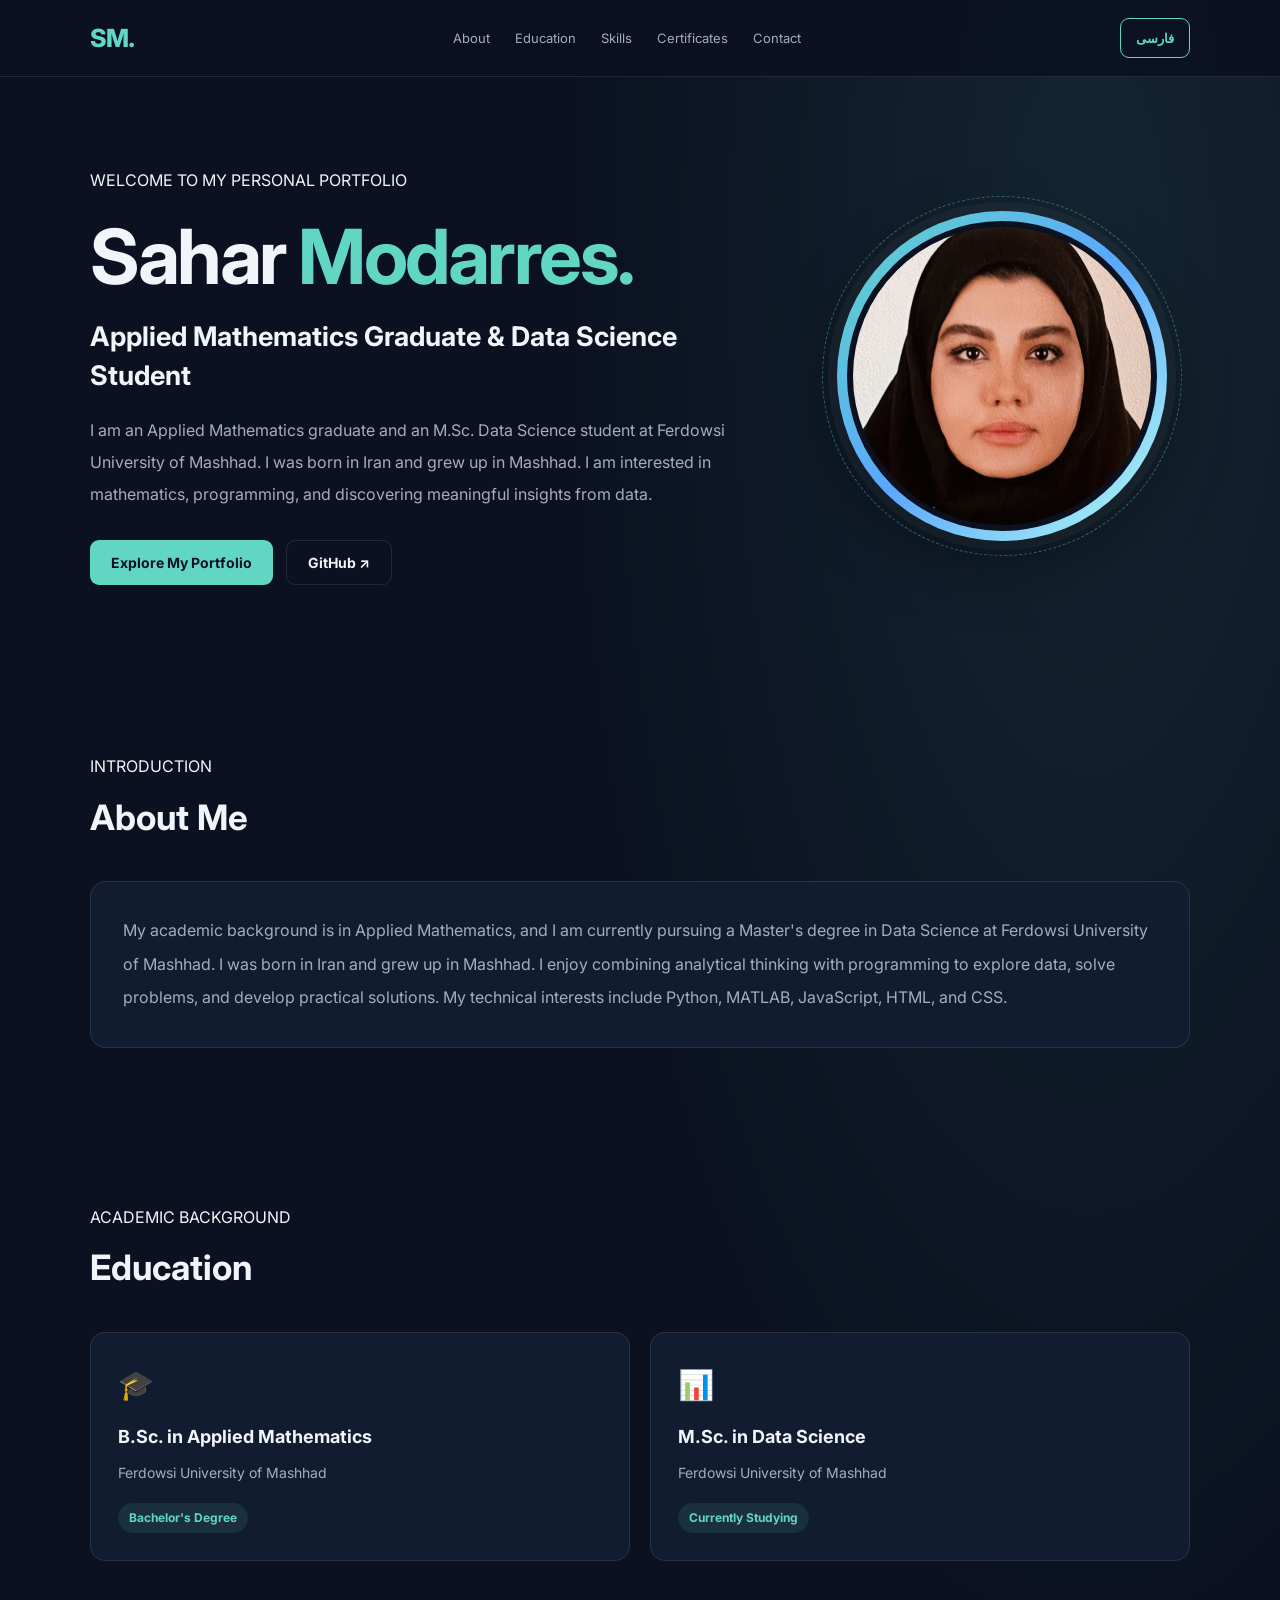
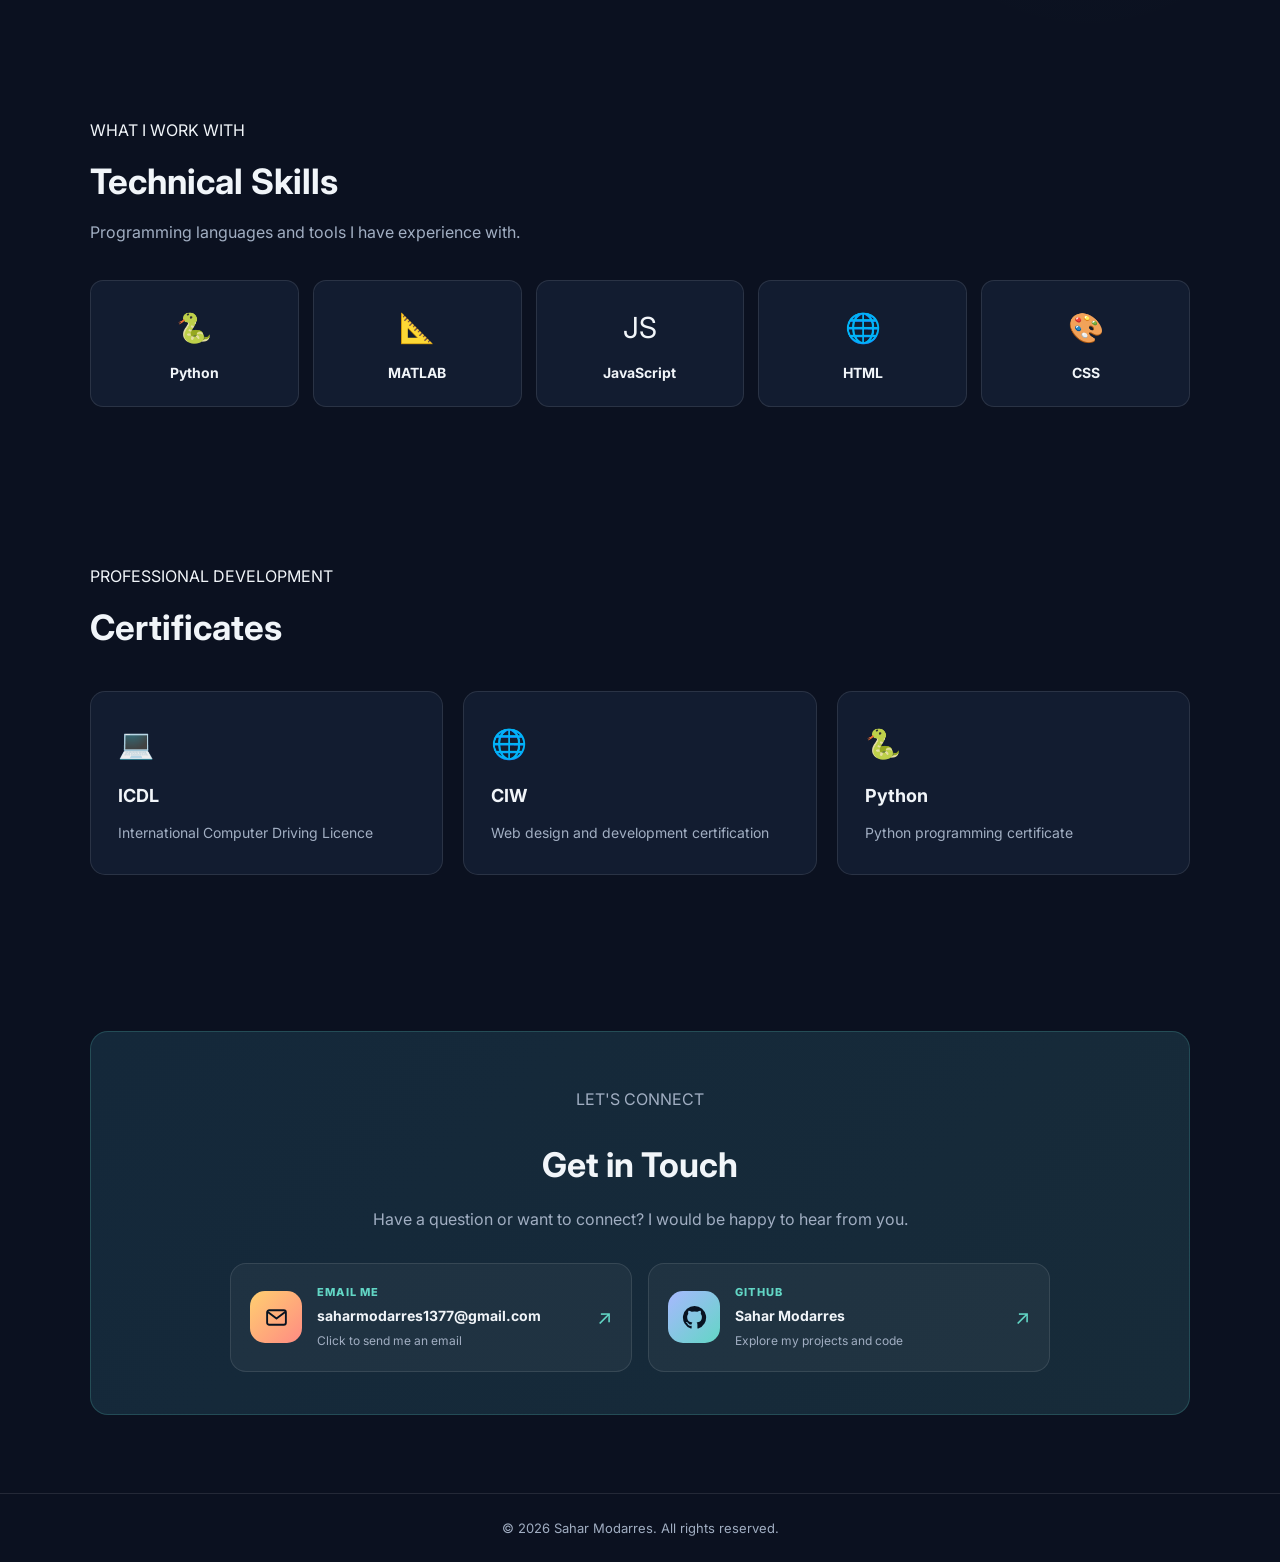
==== index.html @ 7a2abf54 "Update personal portfolio" ====
<!DOCTYPE html>
<html lang="en" dir="ltr">
<head>
  <meta charset="UTF-8">
  <meta name="viewport" content="width=device-width, initial-scale=1.0">
  <meta name="description" content="Sahar Modarres — Applied Mathematics graduate and Data Science student at Ferdowsi University of Mashhad.">
  <meta name="theme-color" content="#0b1120">
  <title>Sahar Modarres | Personal Portfolio</title>

  <link rel="preconnect" href="https://fonts.googleapis.com">
  <link rel="preconnect" href="https://fonts.gstatic.com" crossorigin>
  <link href="https://fonts.googleapis.com/css2?family=Inter:wght@400;500;600;700;800&family=Vazirmatn:wght@400;500;600;700;800&display=swap" rel="stylesheet">
  <link rel="stylesheet" href="style.css">
</head>

<body dir="ltr">
  <header class="site-header">
    <div class="container navbar">
      <a class="logo" href="#" aria-label="Sahar Modarres home">SM.</a>

      <ul class="nav-links">
        <li><a href="#about" data-i18n="navAbout">About</a></li>
        <li><a href="#education" data-i18n="navEducation">Education</a></li>
        <li><a href="#skills" data-i18n="navSkills">Skills</a></li>
        <li><a href="#certificates" data-i18n="navCertificates">Certificates</a></li>
        <li><a href="#contact" data-i18n="navContact">Contact</a></li>
      </ul>

      <button class="language-button" id="languageButton" type="button" aria-label="Change language">فارسی</button>
    </div>
  </header>

  <main>
    <section class="hero">
      <div class="container">
        <div class="hero-grid">
          <div class="hero-content">
            <p class="eyebrow" data-i18n="welcome">WELCOME TO MY PERSONAL PORTFOLIO</p>
            <h1>Sahar <span>Modarres.</span></h1>
            <h2 data-i18n="profession">Applied Mathematics Graduate &amp; Data Science Student</h2>
            <p class="hero-description" data-i18n="heroDescription">
              I am an Applied Mathematics graduate and an M.Sc. Data Science student at Ferdowsi University of Mashhad. I was born in Iran and grew up in Mashhad. I am interested in mathematics, programming, and discovering meaningful insights from data.
            </p>
            <div class="hero-actions">
              <a class="button button-primary" href="#about" data-i18n="explore">Explore My Portfolio</a>
              <a class="button button-outline" href="https://github.com/saharmodarres" target="_blank" rel="noopener noreferrer">GitHub ↗</a>
            </div>
          </div>
          <div class="profile-visual">
            <div class="profile-ring">
              <img src="[data-uri]" alt="Portrait of Sahar Modarres">
            </div>
          </div>
        </div>
      </div>
    </section>

    <section id="about">
      <div class="container">
        <div class="section-heading">
          <p class="section-label" data-i18n="aboutLabel">INTRODUCTION</p>
          <h2 data-i18n="aboutTitle">About Me</h2>
        </div>
        <div class="panel">
          <p class="about-text" data-i18n="aboutText">
            My academic background is in Applied Mathematics, and I am currently pursuing a Master's degree in Data Science at Ferdowsi University of Mashhad. I was born in Iran and grew up in Mashhad. I enjoy combining analytical thinking with programming to explore data, solve problems, and develop practical solutions. My technical interests include Python, MATLAB, JavaScript, HTML, and CSS.
          </p>
        </div>
      </div>
    </section>

    <section id="education">
      <div class="container">
        <div class="section-heading">
          <p class="section-label" data-i18n="educationLabel">ACADEMIC BACKGROUND</p>
          <h2 data-i18n="educationTitle">Education</h2>
        </div>
        <div class="education-grid">
          <article class="info-card">
            <div class="card-icon" aria-hidden="true">🎓</div>
            <h3 data-i18n="bachelor">B.Sc. in Applied Mathematics</h3>
            <p data-i18n="university">Ferdowsi University of Mashhad</p>
            <span class="status" data-i18n="graduated">Bachelor's Degree</span>
          </article>
          <article class="info-card">
            <div class="card-icon" aria-hidden="true">📊</div>
            <h3 data-i18n="master">M.Sc. in Data Science</h3>
            <p data-i18n="university">Ferdowsi University of Mashhad</p>
            <span class="status" data-i18n="studying">Currently Studying</span>
          </article>
        </div>
      </div>
    </section>

    <section id="skills">
      <div class="container">
        <div class="section-heading">
          <p class="section-label" data-i18n="skillsLabel">WHAT I WORK WITH</p>
          <h2 data-i18n="skillsTitle">Technical Skills</h2>
          <p class="section-description" data-i18n="skillsDescription">Programming languages and tools I have experience with.</p>
        </div>
        <div class="skills-grid">
          <article class="skill-card"><div class="skill-icon" aria-hidden="true">🐍</div><h3>Python</h3></article>
          <article class="skill-card"><div class="skill-icon" aria-hidden="true">📐</div><h3>MATLAB</h3></article>
          <article class="skill-card"><div class="skill-icon" aria-hidden="true">JS</div><h3>JavaScript</h3></article>
          <article class="skill-card"><div class="skill-icon" aria-hidden="true">🌐</div><h3>HTML</h3></article>
          <article class="skill-card"><div class="skill-icon" aria-hidden="true">🎨</div><h3>CSS</h3></article>
        </div>
      </div>
    </section>

    <section id="certificates">
      <div class="container">
        <div class="section-heading">
          <p class="section-label" data-i18n="certLabel">PROFESSIONAL DEVELOPMENT</p>
          <h2 data-i18n="certTitle">Certificates</h2>
        </div>
        <div class="certificate-grid">
          <article class="info-card">
            <div class="card-icon" aria-hidden="true">💻</div>
            <h3>ICDL</h3>
            <p data-i18n="icdlDescription">International Computer Driving Licence</p>
          </article>
          <article class="info-card">
            <div class="card-icon" aria-hidden="true">🌐</div>
            <h3>CIW</h3>
            <p data-i18n="ciwDescription">Web design and development certification</p>
          </article>
          <article class="info-card">
            <div class="card-icon" aria-hidden="true">🐍</div>
            <h3>Python</h3>
            <p data-i18n="pythonDescription">Python programming certificate</p>
          </article>
        </div>
      </div>
    </section>

    <section id="contact">
      <div class="container">
        <div class="contact-panel">
          <p class="section-label" data-i18n="contactLabel">LET'S CONNECT</p>
          <h2 data-i18n="contactTitle">Get in Touch</h2>
          <p data-i18n="contactDescription">Have a question or want to connect? I would be happy to hear from you.</p>

          <div class="contact-grid">
            <a class="contact-card" href="mailto:saharmodarres1377@gmail.com" aria-label="Email Sahar Modarres">
              <span class="contact-icon email-icon" aria-hidden="true">
                <svg viewBox="0 0 24 24" fill="none" stroke="currentColor" stroke-width="1.8" stroke-linecap="round" stroke-linejoin="round">
                  <rect x="3" y="5" width="18" height="14" rx="2"></rect>
                  <path d="m4 7 8 6 8-6"></path>
                </svg>
              </span>
              <span class="contact-copy">
                <span class="contact-kicker" data-i18n="emailLabel">EMAIL ME</span>
                <strong>saharmodarres1377@gmail.com</strong>
                <small data-i18n="emailHint">Click to send me an email</small>
              </span>
              <span class="contact-arrow" aria-hidden="true">↗</span>
            </a>

            <a class="contact-card" href="https://github.com/saharmodarres" target="_blank" rel="noopener noreferrer" aria-label="Visit Sahar Modarres on GitHub">
              <span class="contact-icon github-icon" aria-hidden="true">
                <svg viewBox="0 0 24 24" fill="currentColor">
                  <path d="M12 .9a11.1 11.1 0 0 0-3.51 21.63c.55.1.76-.24.76-.54v-2.08c-3.1.67-3.76-1.32-3.76-1.32-.5-1.28-1.23-1.62-1.23-1.62-1.01-.69.08-.68.08-.68 1.12.08 1.71 1.15 1.71 1.15 1 1.7 2.62 1.21 3.26.93.1-.72.39-1.21.71-1.49-2.47-.28-5.07-1.24-5.07-5.5 0-1.22.44-2.21 1.15-2.99-.12-.28-.5-1.42.11-2.95 0 0 .94-.3 3.05 1.14a10.6 10.6 0 0 1 5.55 0c2.11-1.44 3.05-1.14 3.05-1.14.61 1.53.23 2.67.11 2.95.72.78 1.15 1.77 1.15 2.99 0 4.27-2.6 5.21-5.08 5.49.4.35.76 1.02.76 2.06v3.06c0 .3.2.65.77.54A11.1 11.1 0 0 0 12 .9Z"></path>
                </svg>
              </span>
              <span class="contact-copy">
                <span class="contact-kicker" data-i18n="githubLabel">GITHUB</span>
                <strong data-i18n="githubName">Sahar Modarres</strong>
                <small data-i18n="githubHint">Explore my projects and code</small>
              </span>
              <span class="contact-arrow" aria-hidden="true">↗</span>
            </a>
          </div>
        </div>
      </div>
    </section>
  </main>

  <footer>
    <div class="container">© <span id="year"></span> Sahar Modarres. <span data-i18n="footerText">All rights reserved.</span></div>
  </footer>

  <script>
    const translations = {
      en: {
        navAbout: "About",
        navEducation: "Education",
        navSkills: "Skills",
        navCertificates: "Certificates",
        navContact: "Contact",
        welcome: "WELCOME TO MY PERSONAL PORTFOLIO",
        profession: "Applied Mathematics Graduate & Data Science Student",
        heroDescription: "I am an Applied Mathematics graduate and an M.Sc. Data Science student at Ferdowsi University of Mashhad. I was born in Iran and grew up in Mashhad. I am interested in mathematics, programming, and discovering meaningful insights from data.",
        explore: "Explore My Portfolio",
        aboutLabel: "INTRODUCTION",
        aboutTitle: "About Me",
        aboutText: "My academic background is in Applied Mathematics, and I am currently pursuing a Master's degree in Data Science at Ferdowsi University of Mashhad. I was born in Iran and grew up in Mashhad. I enjoy combining analytical thinking with programming to explore data, solve problems, and develop practical solutions. My technical interests include Python, MATLAB, JavaScript, HTML, and CSS.",
        educationLabel: "ACADEMIC BACKGROUND",
        educationTitle: "Education",
        bachelor: "B.Sc. in Applied Mathematics",
        university: "Ferdowsi University of Mashhad",
        graduated: "Bachelor's Degree",
        master: "M.Sc. in Data Science",
        studying: "Currently Studying",
        skillsLabel: "WHAT I WORK WITH",
        skillsTitle: "Technical Skills",
        skillsDescription: "Programming languages and tools I have experience with.",
        certLabel: "PROFESSIONAL DEVELOPMENT",
        certTitle: "Certificates",
        icdlDescription: "International Computer Driving Licence",
        ciwDescription: "Web design and development certification",
        pythonDescription: "Python programming certificate",
        contactLabel: "LET'S CONNECT",
        contactTitle: "Get in Touch",
        contactDescription: "Have a question or want to connect? I would be happy to hear from you.",
        emailLabel: "EMAIL ME",
        emailHint: "Click to send me an email",
        githubLabel: "GITHUB",
        githubName: "Sahar Modarres",
        githubHint: "Explore my projects and code",
        githubButton: "Visit My GitHub ↗",
        footerText: "All rights reserved."
      },
      fa: {
        navAbout: "درباره من",
        navEducation: "تحصیلات",
        navSkills: "مهارت‌ها",
        navCertificates: "مدارک",
        navContact: "ارتباط",
        welcome: "به وب‌سایت شخصی من خوش آمدید",
        profession: "فارغ‌التحصیل ریاضیات و دانشجوی علم داده",
        heroDescription: "من فارغ‌التحصیل کارشناسی ریاضیات و کاربردها هستم و در حال حاضر در مقطع کارشناسی ارشد علم داده در دانشگاه فردوسی مشهد تحصیل می‌کنم. من در ایران متولد شدم و در شهر مشهد بزرگ شدم. به ریاضیات، برنامه‌نویسی و کشف اطلاعات ارزشمند از داده‌ها علاقه‌مندم.",
        explore: "مشاهده وب‌سایت من",
        aboutLabel: "معرفی",
        aboutTitle: "درباره من",
        aboutText: "زمینه تحصیلی من ریاضیات و کاربردها است و در حال حاضر در مقطع کارشناسی ارشد علم داده در دانشگاه فردوسی مشهد تحصیل می‌کنم. من در ایران متولد شدم و در شهر مشهد بزرگ شدم. علاقه‌مندم تفکر تحلیلی و برنامه‌نویسی را برای بررسی داده‌ها، حل مسائل و توسعه راهکارهای کاربردی به کار بگیرم. از جمله زمینه‌های مورد علاقه من می‌توان به پایتون، متلب، جاوااسکریپت، HTML و CSS اشاره کرد.",
        educationLabel: "سوابق تحصیلی",
        educationTitle: "تحصیلات",
        bachelor: "کارشناسی ریاضیات و کاربردها",
        university: "دانشگاه فردوسی مشهد",
        graduated: "مقطع کارشناسی",
        master: "کارشناسی ارشد علم داده",
        studying: "در حال تحصیل",
        skillsLabel: "توانایی‌های من",
        skillsTitle: "مهارت‌های فنی",
        skillsDescription: "زبان‌های برنامه‌نویسی و ابزارهایی که با آن‌ها آشنایی دارم.",
        certLabel: "توسعه مهارت‌های حرفه‌ای",
        certTitle: "مدارک و گواهینامه‌ها",
        icdlDescription: "گواهینامه بین‌المللی مهارت‌های هفت‌گانه کامپیوتر",
        ciwDescription: "گواهینامه طراحی و توسعه وب",
        pythonDescription: "گواهینامه برنامه‌نویسی پایتون",
        contactLabel: "ارتباط با من",
        contactTitle: "با من در ارتباط باشید",
        contactDescription: "اگر پرسشی دارید یا مایل به ارتباط هستید، خوشحال می‌شوم از شما بشنوم.",
        emailLabel: "ارسال ایمیل",
        emailHint: "برای ارسال ایمیل کلیک کنید",
        githubLabel: "گیت‌هاب",
        githubName: "سحر مدرس",
        githubHint: "مشاهده پروژه‌ها و کدهای من",
        githubButton: "مشاهده گیت‌هاب من ↗",
        footerText: "تمامی حقوق محفوظ است."
      }
    };

    let currentLanguage = "en";
    const languageButton = document.getElementById("languageButton");

    function setLanguage(language) {
      currentLanguage = language;
      const isPersian = language === "fa";

      document.documentElement.lang = language;
      document.documentElement.dir = isPersian ? "rtl" : "ltr";
      document.body.dir = isPersian ? "rtl" : "ltr";
      languageButton.textContent = isPersian ? "English" : "فارسی";

      document.querySelectorAll("[data-i18n]").forEach((element) => {
        const key = element.dataset.i18n;
        if (translations[language][key]) {
          element.textContent = translations[language][key];
        }
      });
    }

    languageButton.addEventListener("click", () => {
      setLanguage(currentLanguage === "en" ? "fa" : "en");
    });

    document.getElementById("year").textContent = new Date().getFullYear();
  </script>
</body>
</html>
---- style.css ----
:root {
      color-scheme: dark;
      --bg: #0b1120;
      --surface: #121c30;
      --surface-2: #17243a;
      --primary: #62d6c5;
      --text: #f1f5f9;
      --muted: #a1aec2;
      --border: rgba(255,255,255,.10);
      --max-width: 1100px;
    }

    * { box-sizing: border-box; margin: 0; padding: 0; }
    html { scroll-behavior: smooth; scroll-padding-top: 90px; }
    body {
      background:
        radial-gradient(ellipse at 85% 8%, rgba(98,214,197,.10), transparent 34%),
        var(--bg);
      color: var(--text);
      font-family: "Inter", sans-serif;
      line-height: 1.7;
    }
    body[dir="rtl"] { font-family: "Vazirmatn", sans-serif; }
    a { color: inherit; text-decoration: none; }
    button { font: inherit; }
    .container { width: min(var(--max-width), 90%); margin-inline: auto; }

    .site-header {
      position: sticky;
      top: 0;
      z-index: 20;
      background: rgba(11,17,32,.91);
      border-bottom: 1px solid var(--border);
      backdrop-filter: blur(14px);
    }
    .navbar {
      min-height: 76px;
      display: flex;
      align-items: center;
      justify-content: space-between;
      gap: 22px;
    }
    .logo { color: var(--primary); font-size: 25px; font-weight: 800; letter-spacing: -1px; }
    .nav-links { display: flex; align-items: center; gap: 25px; list-style: none; }
    .nav-links a { color: var(--muted); font-size: 13px; transition: color .2s; }
    .nav-links a:hover, .nav-links a:focus-visible { color: var(--primary); }
    .language-button {
      border: 1px solid var(--primary);
      color: var(--primary);
      background: transparent;
      border-radius: 9px;
      padding: 8px 15px;
      cursor: pointer;
      font-size: 13px;
      font-weight: 700;
      transition: .2s;
    }
    .language-button:hover { background: var(--primary); color: var(--bg); }

    .hero { min-height: 570px; display: flex; align-items: center; padding: 90px 0; }
    .hero-grid {
      width: 100%;
      display: grid;
      grid-template-columns: minmax(0, 1.35fr) minmax(280px, .75fr);
      align-items: center;
      gap: 48px;
    }
    .hero-content {
      grid-column: 1;
      grid-row: 1;
      max-width: 700px;
      min-width: 0;
    }
    .profile-visual {
      grid-column: 2;
      grid-row: 1;
      display: flex;
      justify-content: center;
      align-items: center;
      min-width: 0;
    }
    .profile-ring {
      width: min(330px, 29vw);
      aspect-ratio: 1;
      padding: 10px;
      border-radius: 50%;
      background: linear-gradient(135deg, var(--primary), #5aa7ff, #b6fff2);
      box-shadow: 0 0 0 9px rgba(255,255,255,.035), 0 24px 65px rgba(0,0,0,.38);
      position: relative;
      animation: portraitFloat 5s ease-in-out infinite;
    }
    .profile-ring::before {
      content: "";
      position: absolute;
      inset: -15px;
      border: 1px dashed rgba(98,214,197,.42);
      border-radius: 50%;
      pointer-events: none;
    }
    .profile-ring img {
      width: 100%;
      height: 100%;
      display: block;
      object-fit: cover;
      object-position: center 34%;
      border-radius: 50%;
      border: 6px solid var(--bg);
      background: var(--surface);
    }
    @keyframes portraitFloat {
      0%, 100% { transform: translateY(0); }
      50% { transform: translateY(-9px); }
    } 50% { transform: translateY(-9px); } }
    .eyebrow, .section-label {
      color: var(--primary);
      font-size: 12px;
      font-weight: 800;
      letter-spacing: 2px;
      text-transform: uppercase;
    }
    .eyebrow { margin-bottom: 20px; }
    h1 { font-size: clamp(43px, 7vw, 76px); line-height: 1.12; letter-spacing: -2.5px; margin-bottom: 18px; }
    h1 span { color: var(--primary); }
    .hero h2 { font-size: clamp(20px, 3vw, 27px); line-height: 1.45; margin-bottom: 18px; }
    .hero-description { color: var(--muted); max-width: 690px; font-size: 16px; line-height: 2; margin-bottom: 30px; }
    .hero-actions { display: flex; flex-wrap: wrap; gap: 13px; }
    .button {
      display: inline-flex;
      align-items: center;
      justify-content: center;
      min-height: 45px;
      padding: 10px 21px;
      border-radius: 9px;
      font-size: 14px;
      font-weight: 700;
      transition: transform .2s, background .2s, border-color .2s;
    }
    .button:hover { transform: translateY(-3px); }
    .button-primary { background: var(--primary); color: #0b1120; }
    .button-outline { border: 1px solid var(--border); color: var(--text); }
    .button-outline:hover { border-color: var(--primary); color: var(--primary); }

    section { padding: 78px 0; }
    .section-heading { margin-bottom: 34px; }
    .section-heading h2 { font-size: clamp(27px, 4vw, 35px); margin-top: 7px; }
    .section-description { color: var(--muted); margin-top: 8px; }
    .panel {
      background: var(--surface);
      border: 1px solid var(--border);
      border-radius: 16px;
      padding: 32px;
    }
    .about-text { color: var(--muted); line-height: 2.1; font-size: 16px; }

    .education-grid, .certificate-grid {
      display: grid;
      grid-template-columns: repeat(2, minmax(0, 1fr));
      gap: 20px;
    }
    .info-card {
      background: var(--surface);
      border: 1px solid var(--border);
      border-radius: 15px;
      padding: 27px;
      transition: transform .2s, border-color .2s;
    }
    .info-card:hover { transform: translateY(-4px); border-color: var(--primary); }
    .card-icon { font-size: 29px; margin-bottom: 13px; }
    .info-card h3 { font-size: 18px; margin-bottom: 8px; }
    .info-card p { color: var(--muted); font-size: 14px; line-height: 1.9; }
    .status {
      display: inline-block;
      margin-top: 16px;
      padding: 5px 11px;
      border-radius: 20px;
      color: var(--primary);
      background: rgba(98,214,197,.10);
      font-size: 12px;
      font-weight: 700;
    }

    .skills-grid { display: grid; grid-template-columns: repeat(5, minmax(0, 1fr)); gap: 14px; }
    .skill-card {
      background: var(--surface);
      border: 1px solid var(--border);
      border-radius: 13px;
      padding: 22px 10px;
      text-align: center;
      transition: transform .2s, border-color .2s;
    }
    .skill-card:hover { transform: translateY(-4px); border-color: var(--primary); }
    .skill-icon { font-size: 29px; margin-bottom: 8px; }
    .skill-card h3 { font-size: 14px; }

    .certificate-grid { grid-template-columns: repeat(3, minmax(0, 1fr)); }
    .contact-panel {
      text-align: center;
      padding: 42px 28px;
      background: linear-gradient(135deg, #14283a, #172b39);
      border: 1px solid rgba(98,214,197,.20);
      border-radius: 18px;
    }
    .contact-panel h2 { font-size: clamp(25px, 4vw, 34px); margin-top: 8px; }
    .contact-panel p { color: var(--muted); max-width: 580px; margin: 12px auto 23px; }

    .contact-grid {
      display: grid;
      grid-template-columns: repeat(2, minmax(0, 1fr));
      gap: 16px;
      max-width: 820px;
      margin: 30px auto 0;
    }
    .contact-card {
      display: flex;
      align-items: center;
      gap: 15px;
      min-width: 0;
      padding: 19px;
      text-align: start;
      border: 1px solid var(--border);
      border-radius: 16px;
      background: rgba(255,255,255,.045);
      transition: transform .22s ease, border-color .22s ease, background .22s ease;
    }
    .contact-card:hover {
      transform: translateY(-5px);
      border-color: var(--primary);
      background: rgba(98,214,197,.08);
    }
    .contact-icon {
      width: 52px;
      height: 52px;
      flex: 0 0 52px;
      display: grid;
      place-items: center;
      border-radius: 15px;
      color: #081321;
    }
    .email-icon { background: linear-gradient(135deg, #ffcf70, #ff8b83); }
    .github-icon { background: linear-gradient(135deg, #a8b8ff, #62d6c5); }
    .contact-icon svg { width: 25px; height: 25px; }
    .contact-copy { display: flex; flex-direction: column; min-width: 0; }
    .contact-kicker {
      color: var(--primary);
      font-size: 11px;
      font-weight: 800;
      letter-spacing: 1.2px;
      margin-bottom: 3px;
    }
    .contact-copy strong {
      font-size: 14px;
      overflow-wrap: anywhere;
    }
    .contact-copy small { color: var(--muted); font-size: 12px; margin-top: 3px; }
    .contact-arrow { margin-inline-start: auto; color: var(--primary); font-size: 20px; }

    footer { border-top: 1px solid var(--border); padding: 23px 0; color: var(--muted); text-align: center; font-size: 13px; }

    body[dir="rtl"] .eyebrow,
    body[dir="rtl"] .section-label { letter-spacing: 0; }
    body[dir="rtl"] h1 { letter-spacing: 0; }
    body[dir="rtl"] .nav-links { padding: 0; }

    @media (max-width: 900px) {
      .hero-grid {
        grid-template-columns: minmax(0, 1.15fr) minmax(230px, .85fr);
        gap: 28px;
      }
      .profile-ring { width: min(290px, 31vw); }
      .nav-links { gap: 13px; }
      .skills-grid { grid-template-columns: repeat(3, minmax(0, 1fr)); }
      .certificate-grid { grid-template-columns: repeat(2, minmax(0, 1fr)); }
    }
    @media (max-width: 700px) {
      .hero-grid {
        grid-template-columns: 1fr;
        text-align: center;
        gap: 38px;
      }
      .hero-content, .profile-visual {
        grid-column: 1;
        grid-row: auto;
      }
      .hero-content { margin-inline: auto; }
      .hero-description { margin-inline: auto; }
      .hero-actions { justify-content: center; }
      .profile-ring { width: min(270px, 68vw); }
    }
    @media (max-width: 600px) {
      .navbar { flex-wrap: wrap; padding: 12px 0; }
      .nav-links { order: 3; width: 100%; justify-content: space-between; gap: 7px; }
      .nav-links a { font-size: 11px; }
      .hero { min-height: auto; padding: 70px 0; }
      .profile-ring { width: min(260px, 68vw); }
      section { padding: 60px 0; }
      .education-grid, .certificate-grid { grid-template-columns: 1fr; }
      .skills-grid { grid-template-columns: repeat(2, minmax(0, 1fr)); }
      .contact-grid { grid-template-columns: 1fr; }
      .panel { padding: 23px; }
    }
    @media (prefers-reduced-motion: reduce) {
      html { scroll-behavior: auto; }
      *, *::before, *::after { transition-duration: .01ms !important; }
    }
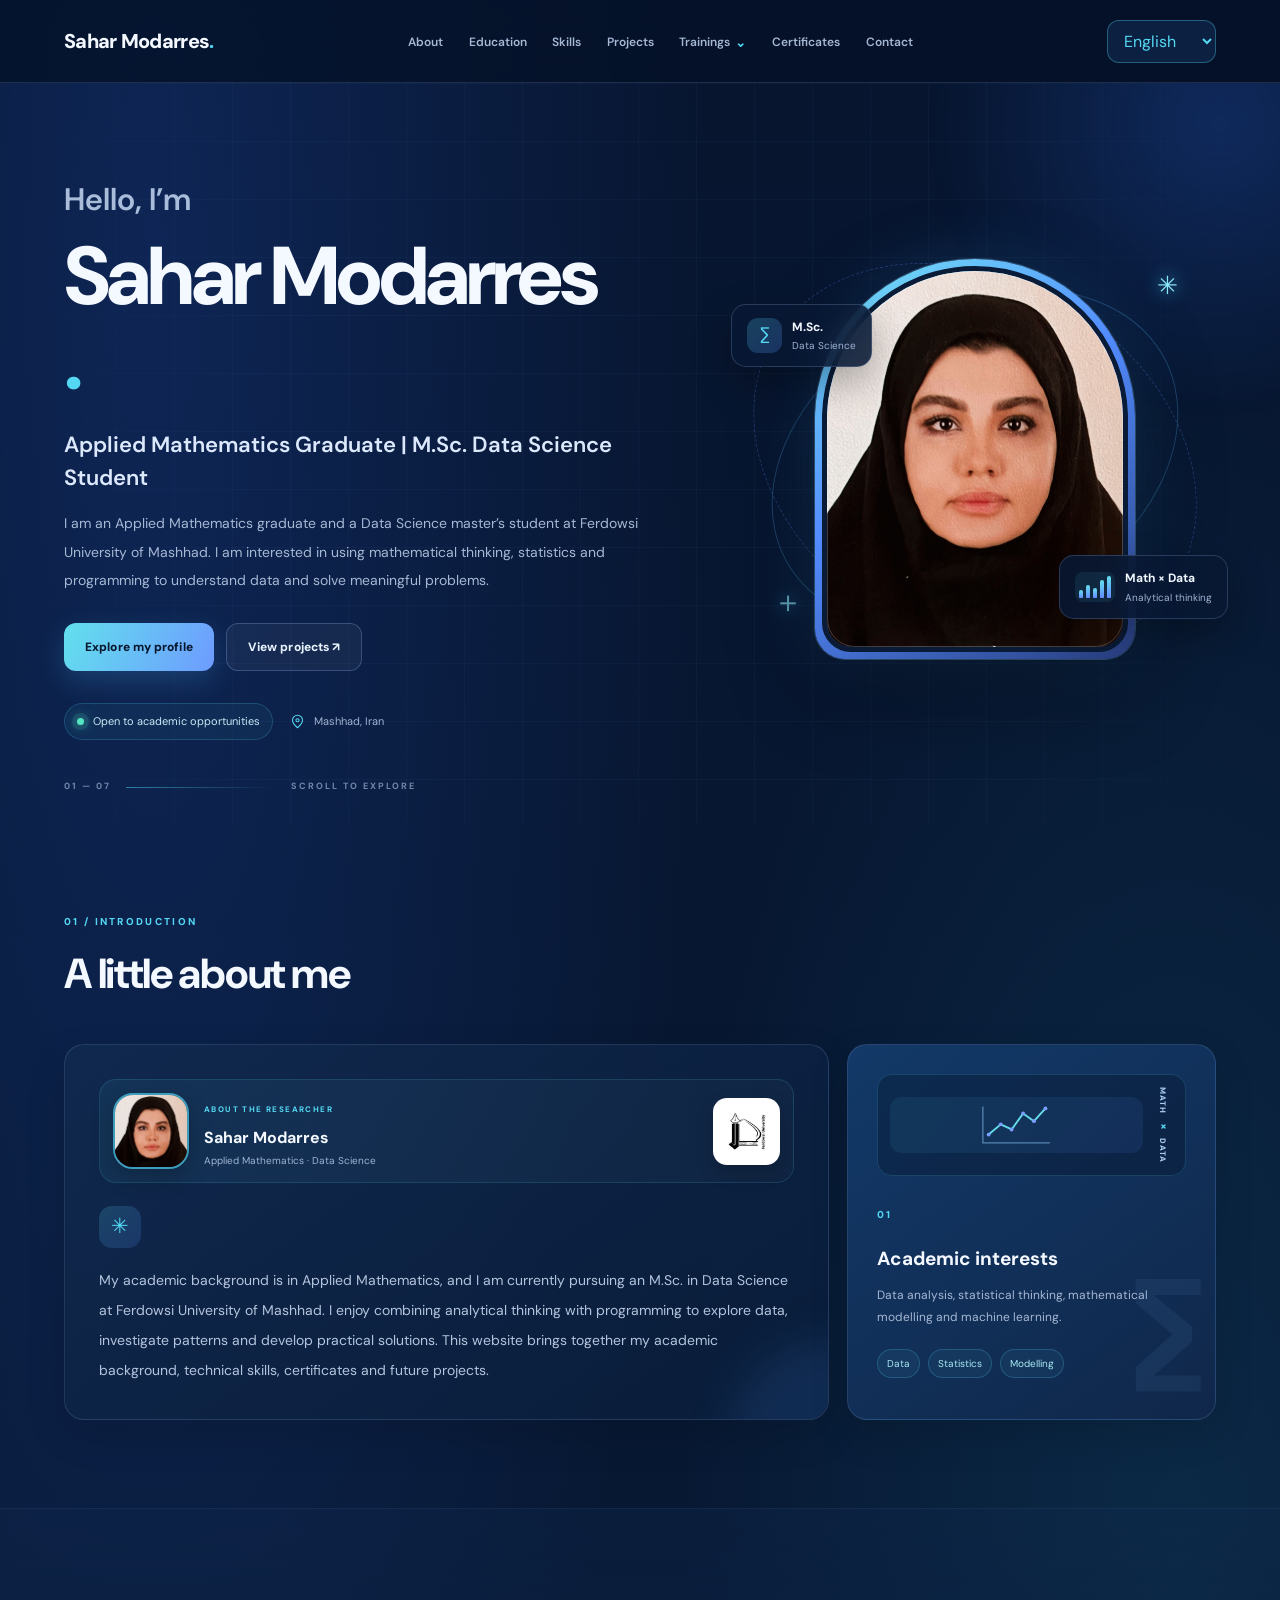
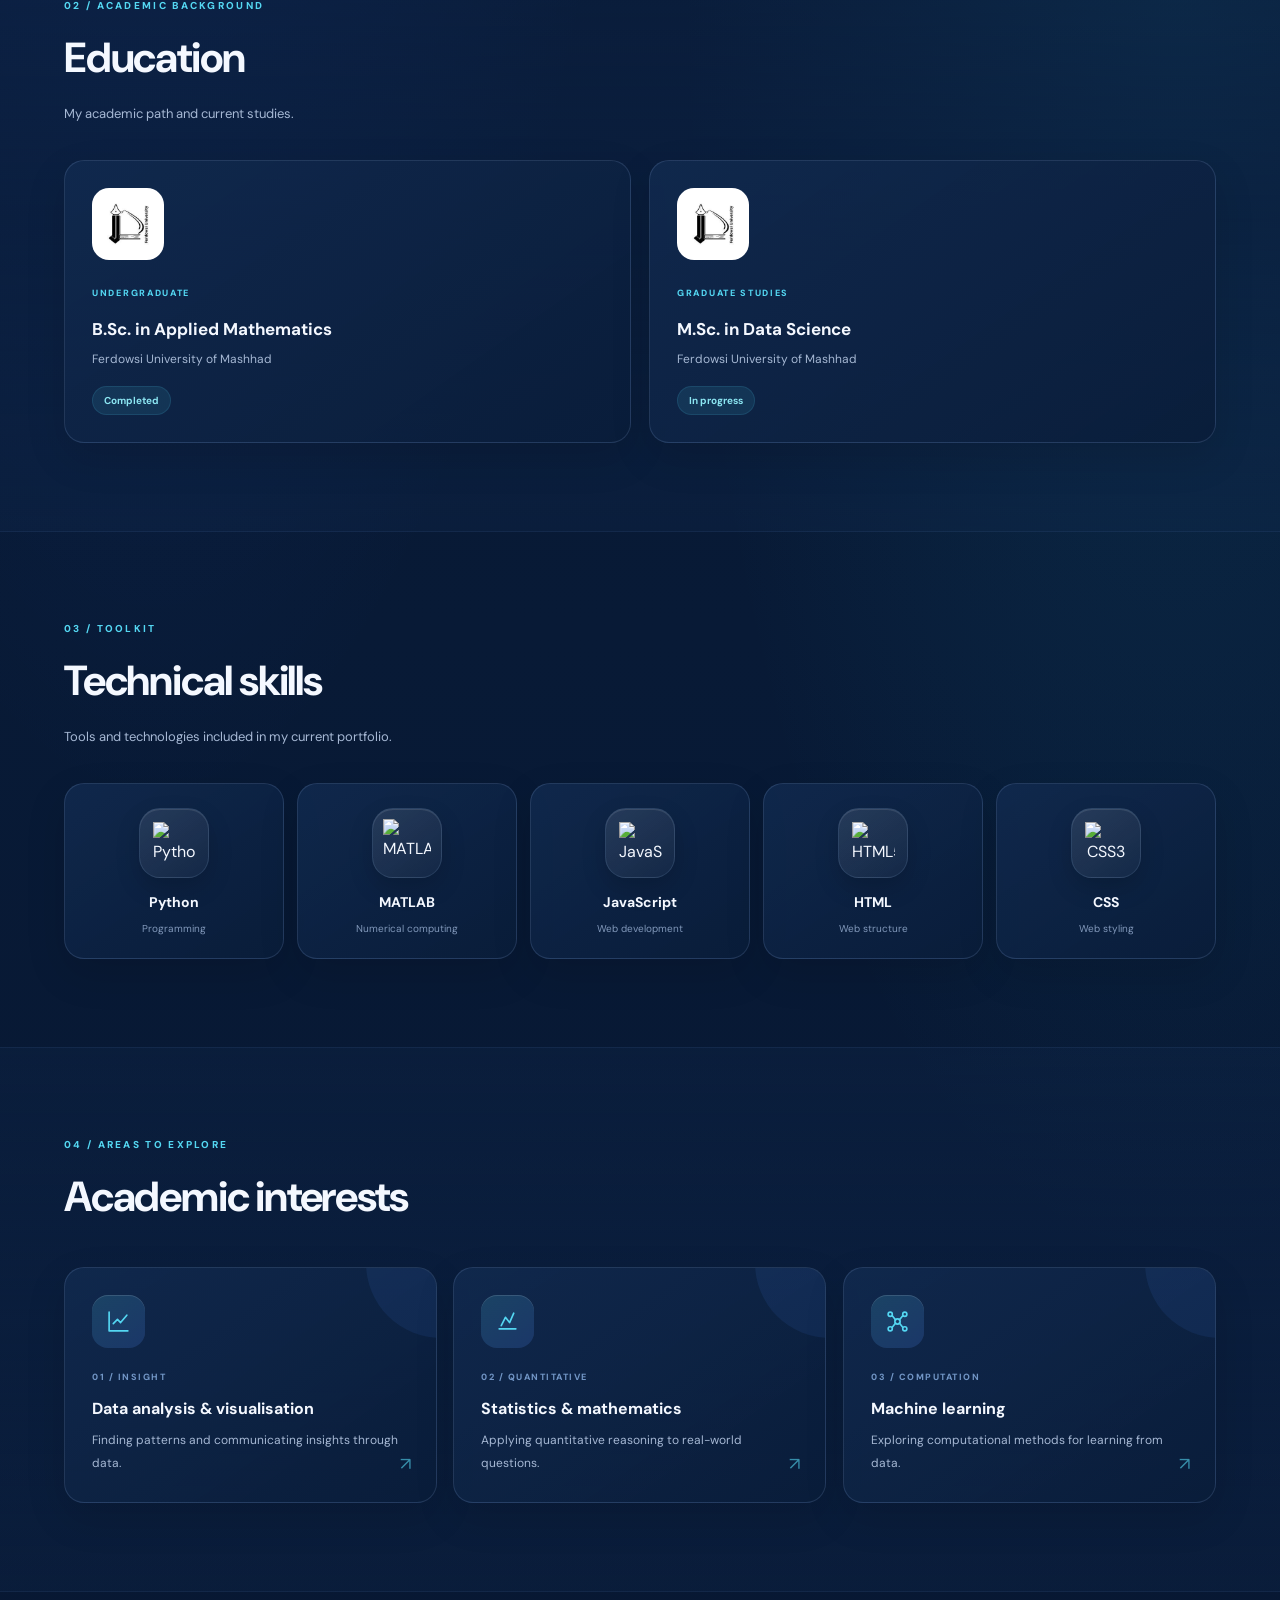
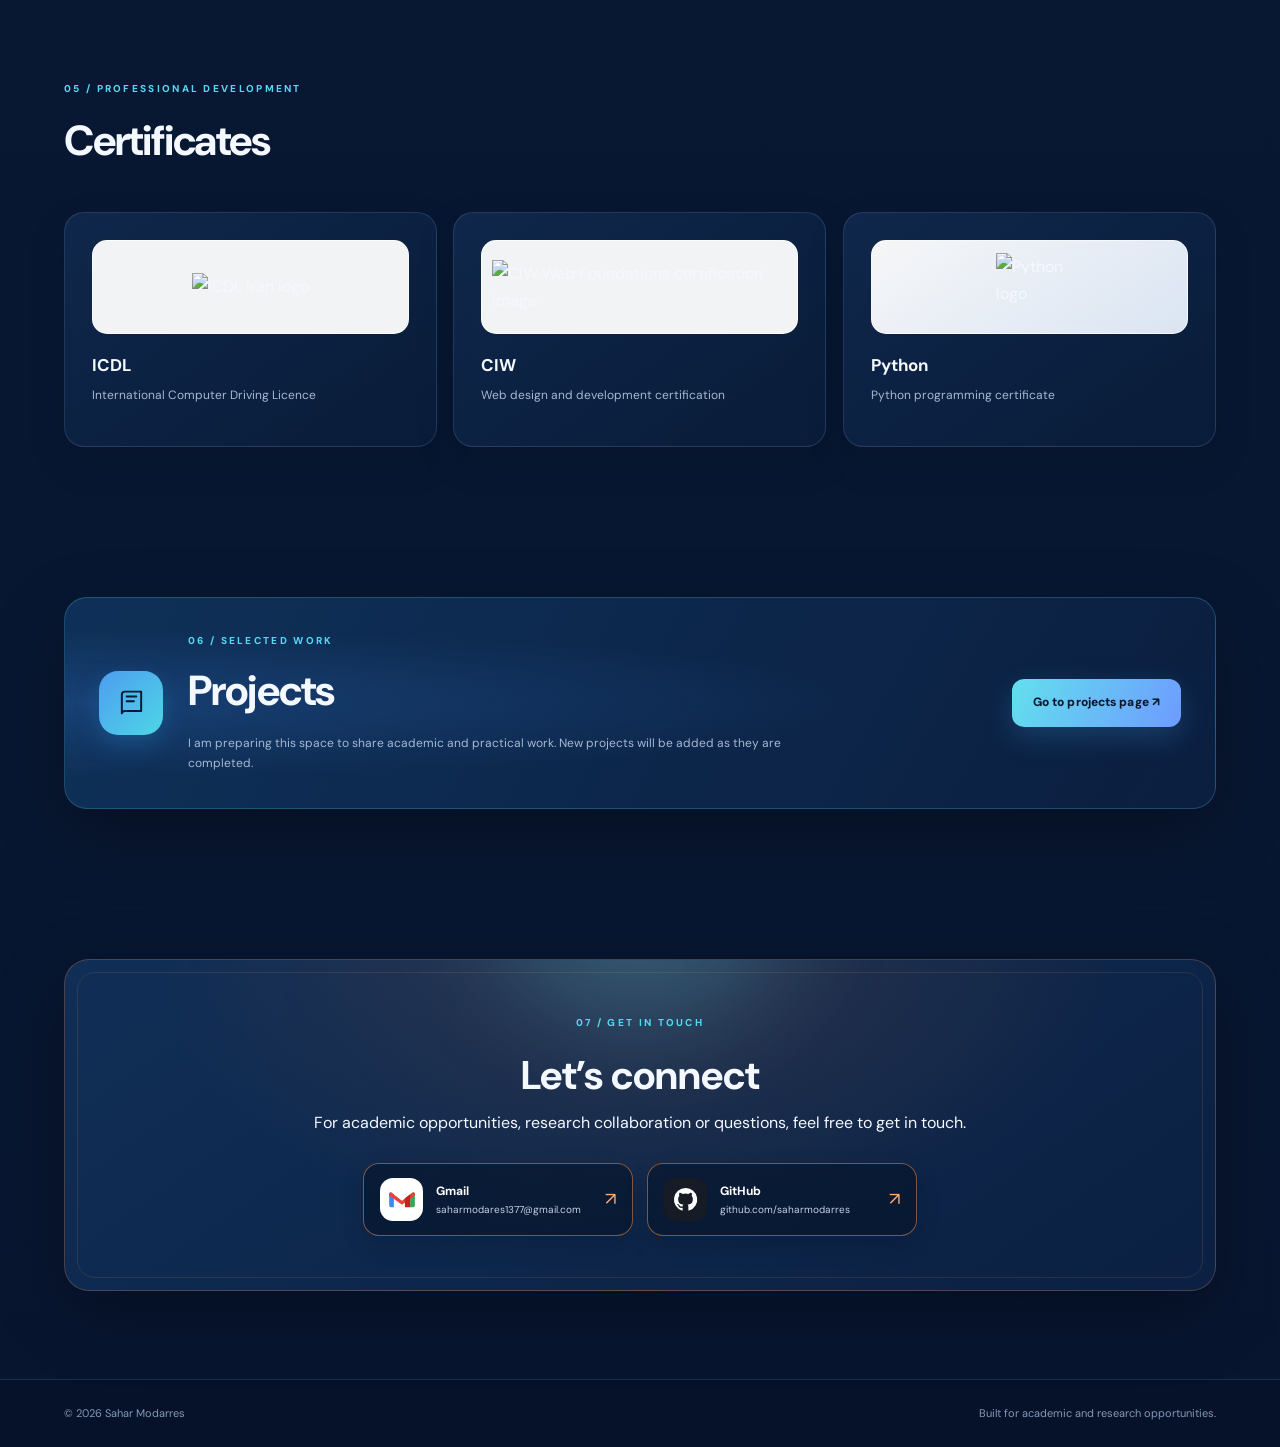
==== commit 83c7d309: "Update portfolio to v5" ====
--- a/index.html
+++ b/index.html
@@ -1,293 +1,98 @@
 <!DOCTYPE html>
 <html lang="en" dir="ltr">
 <head>
-  <meta charset="UTF-8">
-  <meta name="viewport" content="width=device-width, initial-scale=1.0">
-  <meta name="description" content="Sahar Modarres — Applied Mathematics graduate and Data Science student at Ferdowsi University of Mashhad.">
-  <meta name="theme-color" content="#0b1120">
-  <title>Sahar Modarres | Personal Portfolio</title>
-
-  <link rel="preconnect" href="https://fonts.googleapis.com">
-  <link rel="preconnect" href="https://fonts.gstatic.com" crossorigin>
-  <link href="https://fonts.googleapis.com/css2?family=Inter:wght@400;500;600;700;800&family=Vazirmatn:wght@400;500;600;700;800&display=swap" rel="stylesheet">
-  <link rel="stylesheet" href="style.css">
+  <meta charset="UTF-8"><meta name="viewport" content="width=device-width, initial-scale=1">
+  <meta name="description" content="Sahar Modarres — Applied Mathematics graduate and Data Science M.Sc. student at Ferdowsi University of Mashhad. Academic portfolio, skills and projects.">
+  <meta name="theme-color" content="#07152f"><meta property="og:title" content="Sahar Modarres | Data Science Portfolio">
+  <meta property="og:description" content="Academic portfolio of Sahar Modarres, Data Science student.">
+  <meta property="og:type" content="website"><title>Sahar Modarres | Data Science Portfolio</title>
+  <link rel="preconnect" href="https://fonts.googleapis.com"><link rel="preconnect" href="https://fonts.gstatic.com" crossorigin>
+  <link href="https://fonts.googleapis.com/css2?family=DM+Sans:wght@400;500;600;700;800&family=Vazirmatn:wght@400;500;600;700;800&display=swap" rel="stylesheet">
+  <link rel="icon" type="image/svg+xml" href="favicon.svg">
+  <link rel="stylesheet" href="style.css"><script src="site.js" defer></script>
 </head>
-
-<body dir="ltr">
-  <header class="site-header">
-    <div class="container navbar">
-      <a class="logo" href="#" aria-label="Sahar Modarres home">SM.</a>
-
-      <ul class="nav-links">
-        <li><a href="#about" data-i18n="navAbout">About</a></li>
-        <li><a href="#education" data-i18n="navEducation">Education</a></li>
-        <li><a href="#skills" data-i18n="navSkills">Skills</a></li>
-        <li><a href="#certificates" data-i18n="navCertificates">Certificates</a></li>
-        <li><a href="#contact" data-i18n="navContact">Contact</a></li>
-      </ul>
-
-      <button class="language-button" id="languageButton" type="button" aria-label="Change language">فارسی</button>
+<body>
+<header class="site-header"><div class="container navbar">
+  <a class="logo" href="index.html" aria-label="Sahar Modarres home">Sahar Modarres<span>.</span></a>
+  <nav aria-label="Main navigation"><ul class="nav-links">
+    <li><a href="#about" data-i18n="navAbout">About</a></li><li><a href="#education" data-i18n="navEducation">Education</a></li>
+    <li><a href="#skills" data-i18n="navSkills">Skills</a></li><li><a href="projects.html" data-i18n="navProjects">Projects</a></li><li class="nav-dropdown"><a href="trainings.html"><span data-i18n="navTrainings">Trainings</span><span class="nav-caret">⌄</span></a>
+      <ul class="nav-submenu">
+        <li><a href="trainings.html#python-lessons" data-i18n="menuPython">Python</a></li>
+        <li><a href="trainings.html#ml-lessons" data-i18n="menuML">Machine Learning</a></li>
+        <li><a href="trainings.html#english-lessons" data-i18n="menuEnglish">English</a></li>
+      </ul></li>
+    <li><a href="#certificates" data-i18n="navCertificates">Certificates</a></li><li><a href="#contact" data-i18n="navContact">Contact</a></li>
+  </ul></nav>
+  <label class="language-wrap"><span class="sr-only" data-i18n="languageLabel">Choose language</span><select id="languageSelect" aria-label="Choose website language">
+    <option value="en">English</option><option value="fa">فارسی</option><option value="ar">العربية</option><option value="hi">हिन्दी</option><option value="de">Deutsch</option><option value="fr">Français</option><option value="es">Español</option><option value="tr">Türkçe</option><option value="zh">中文</option>
+  </select></label>
+</div></header>
+<main>
+<section class="hero">
+  <div class="hero-grid container">
+    <div class="hero-content reveal">
+      <h1><span class="hero-greeting" data-i18n="hello">Hello, I’m</span><strong data-i18n="heroName">Sahar Modarres</strong><i class="name-period">.</i></h1>
+      <h2 data-i18n="profession">Applied Mathematics Graduate | M.Sc. Data Science Student</h2>
+      <p class="hero-description" data-i18n="heroText">I am an Applied Mathematics graduate and a Data Science master’s student at Ferdowsi University of Mashhad. I am interested in using mathematical thinking, statistics and programming to understand data and solve meaningful problems.</p>
+      <div class="hero-actions">
+        <a class="button button-primary" href="#about" data-i18n="aboutCta">Explore my profile <span class="button-arrow">↗</span></a>
+        <a class="button button-glass" href="projects.html" data-i18n="projectsCta">View projects ↗</a>
+      </div>
+      <div class="hero-meta">
+        <span class="meta-chip"><i class="status-pulse"></i><span data-i18n="openTo">Open to academic opportunities</span></span>
+        <span class="meta-location"><svg viewBox="0 0 24 24" aria-hidden="true"><path d="M20 10c0 5-8 12-8 12S4 15 4 10a8 8 0 1 1 16 0Z"/><circle cx="12" cy="10" r="2.5"/></svg><span data-i18n="location">Mashhad, Iran</span></span>
+      </div>
     </div>
-  </header>
-
-  <main>
-    <section class="hero">
-      <div class="container">
-        <div class="hero-grid">
-          <div class="hero-content">
-            <p class="eyebrow" data-i18n="welcome">WELCOME TO MY PERSONAL PORTFOLIO</p>
-            <h1>Sahar <span>Modarres.</span></h1>
-            <h2 data-i18n="profession">Applied Mathematics Graduate &amp; Data Science Student</h2>
-            <p class="hero-description" data-i18n="heroDescription">
-              I am an Applied Mathematics graduate and an M.Sc. Data Science student at Ferdowsi University of Mashhad. I was born in Iran and grew up in Mashhad. I am interested in mathematics, programming, and discovering meaningful insights from data.
-            </p>
-            <div class="hero-actions">
-              <a class="button button-primary" href="#about" data-i18n="explore">Explore My Portfolio</a>
-              <a class="button button-outline" href="https://github.com/saharmodarres" target="_blank" rel="noopener noreferrer">GitHub ↗</a>
-            </div>
-          </div>
-          <div class="profile-visual">
-            <div class="profile-ring">
-              <img src="[data-uri]